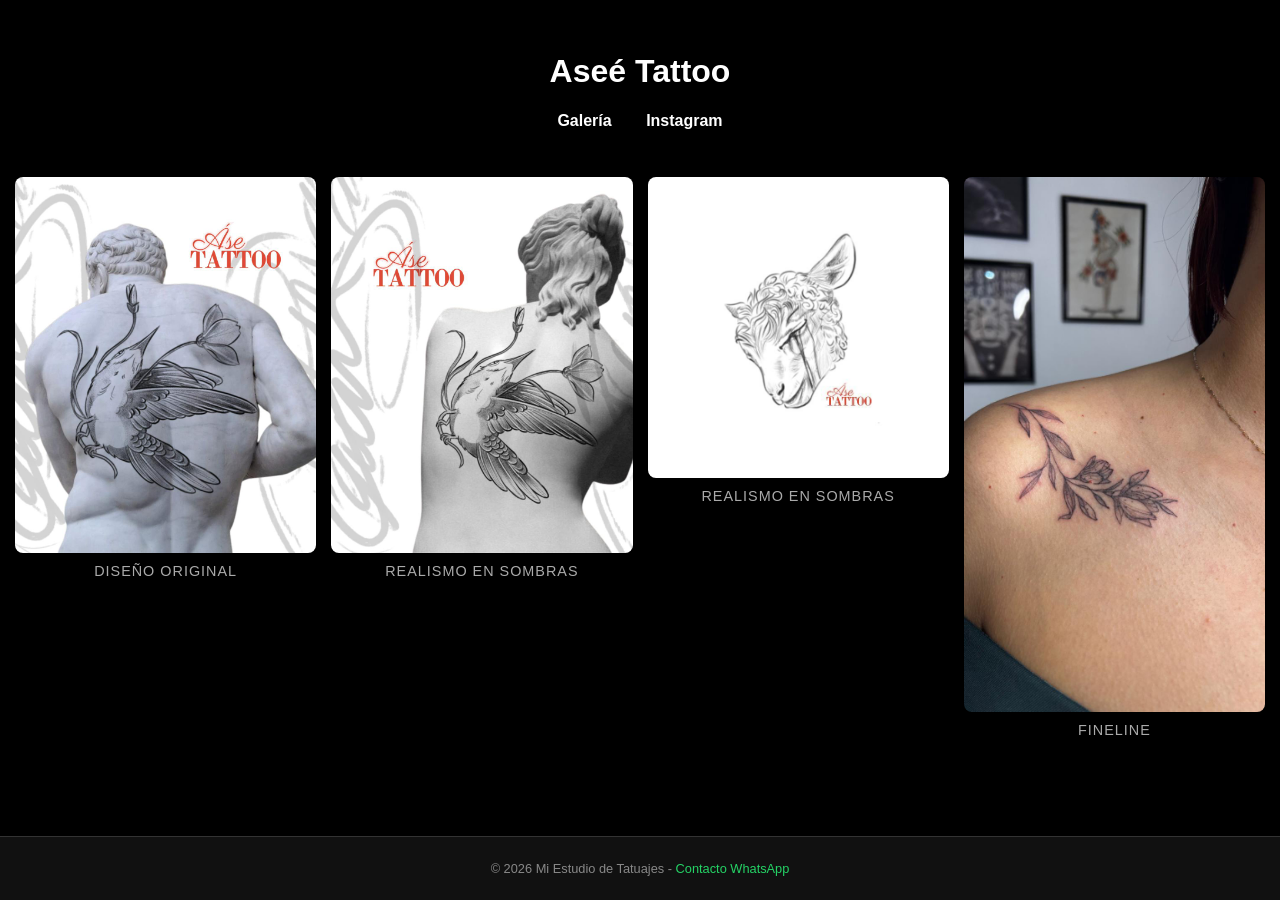
==== index.html @ c9c0cf80 "cambio de nombre" ====
<!DOCTYPE html>
<html lang="es">
<head>
    <meta charset="UTF-8">
    <meta name="viewport" content="width=device-width, initial-scale=1.0">
    <title>Aseé Tattoo | Portafolio</title>
    <link rel="stylesheet" href="style.css">
</head>
<body>
    <header>
        <h1>Aseé Tattoo</h1>
        <nav>
            <a href="#galeria">Galería</a>
            <a href="https://instagram.com/asee.tattoo" target="_blank">Instagram</a>
        </nav>
    </header>

    <main id="galeria-dinamica" class="grid-container">
    </main>



    <footer>
        <p>© 2026 Mi Estudio de Tatuajes - <a href="https://wa.me/5215660130952">Contacto WhatsApp</a></p>
    </footer>
</body>
</html>
<script src="script.js"></script>
---- style.css ----
/* Estilos Base - Fondo limpio para que resalte el arte [cite: 58] */
body {
    margin: 0;
    font-family: Arial, sans-serif;
    background-color: #000;
    color: #fff;
    
    /* Agregamos esto para el footer fijo */
    display: flex;
    flex-direction: column;
    min-height: 100vh; /* Hace que el cuerpo ocupe al menos toda la altura de la pantalla */
}
main {
    flex: 1; /* Esto hace que la galería "crezca" y empuje al footer al fondo */
}

/* Estiliza el footer para que se vea profesional */
footer {
    padding: 1.5rem;
    background-color: #111; /* Un gris muy oscuro para diferenciarlo */
    text-align: center;
    border-top: 1px solid #333;
}

footer p {
    margin: 0;
    font-size: 0.8rem;
    color: #888;
}

footer a {
    color: #25d366; /* Color verde WhatsApp */
    text-decoration: none;
}

header {
    padding: 2rem;
    text-align: center;
}

nav a {
    color: #fff;
    margin: 0 15px;
    text-decoration: none;
    font-weight: bold;
}

/* El Grid "Mágico" [cite: 61] */
.grid-container {
    display: grid;
    grid-template-columns: repeat(auto-fill, minmax(300px, 1fr));
    grid-gap: 15px;
    padding: 15px;
}

.grid-item img {
    width: 100%;
    height: auto;
    display: block;
    border-radius: 8px;
    transition: transform 0.3s ease; /* Efecto suave */
}

/* Efecto Hover para sensación profesional [cite: 62] */
.grid-item img:hover {
    transform: scale(1.03);
    filter: brightness(1.1);
}

.video-item {
    background: #111;
    border-radius: 8px;
    overflow: hidden;
}
.titulo-tatuaje {
    text-align: center;
    font-size: 0.9rem;
    margin-top: 10px;
    color: #aaa; /* Gris claro para que no distraiga del arte */
    text-transform: uppercase;
    letter-spacing: 1px;
}
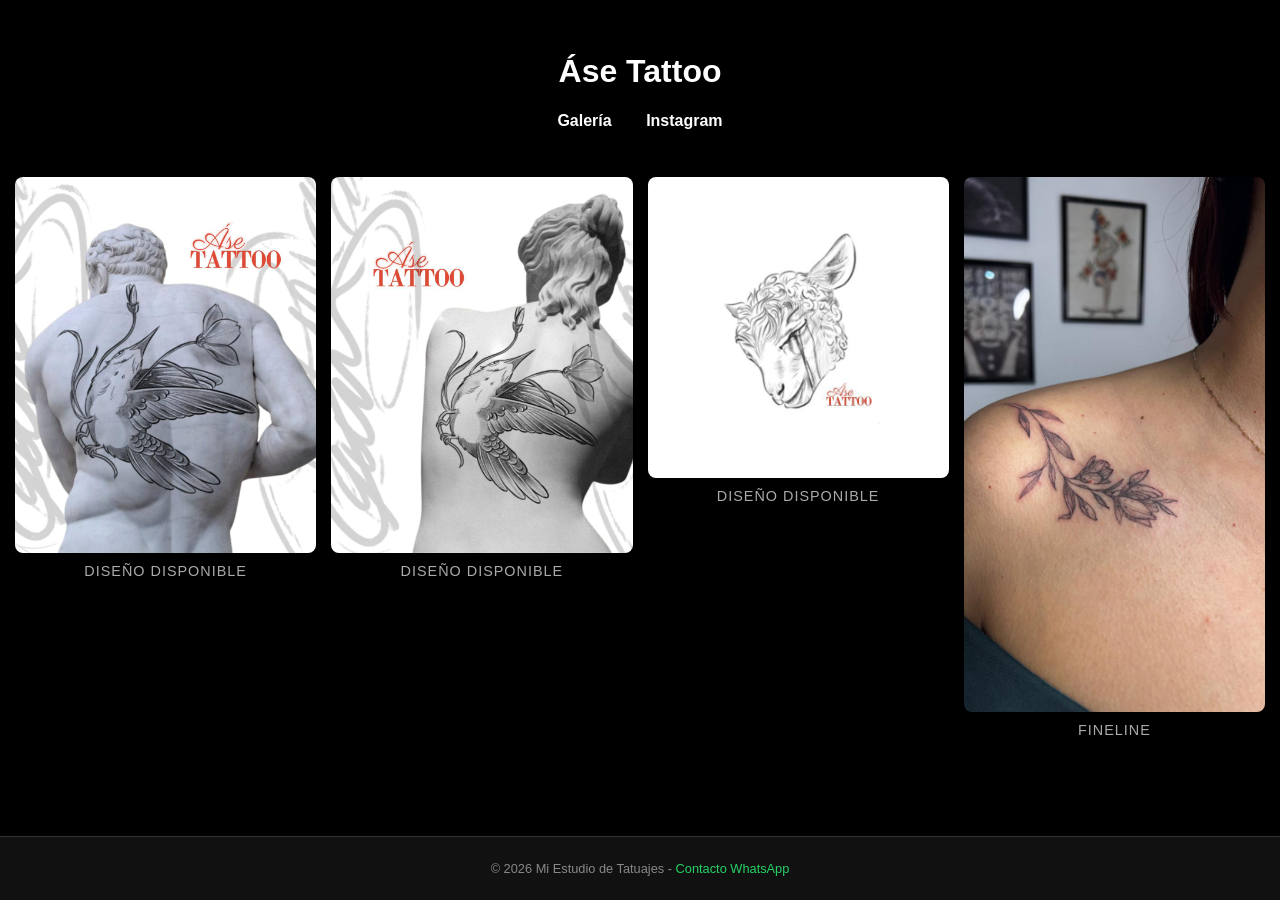
==== commit d68f5368: "prueba tiktok emmbebed" ====
--- a/index.html
+++ b/index.html
@@ -3,12 +3,18 @@
 <head>
     <meta charset="UTF-8">
     <meta name="viewport" content="width=device-width, initial-scale=1.0">
-    <title>Aseé Tattoo | Portafolio</title>
-    <link rel="stylesheet" href="style.css">
+    
+    <title>Áse Tattoo | Estudio de Tatuajes</title>
+    <meta name="description" content="Explora el portafolio de Áse Tattoo. Especialista en blackwork y fineline. Agenda tu cita hoy.">
+    
+    <meta property="og:title" content="Áse Tattoo | Galería de Trabajos">
+    <meta property="og:description" content="Calidad y arte en cada tatuaje. Mira mi galería.">
+    <meta property="og:image" content="resources/bird.jpeg"> <link rel="stylesheet" href="style.css">
+    <link rel="shortcut icon" href="resources/ase.jpeg" type="image/x-icon">
 </head>
 <body>
     <header>
-        <h1>Aseé Tattoo</h1>
+        <h1>Áse Tattoo</h1>
         <nav>
             <a href="#galeria">Galería</a>
             <a href="https://instagram.com/asee.tattoo" target="_blank">Instagram</a>
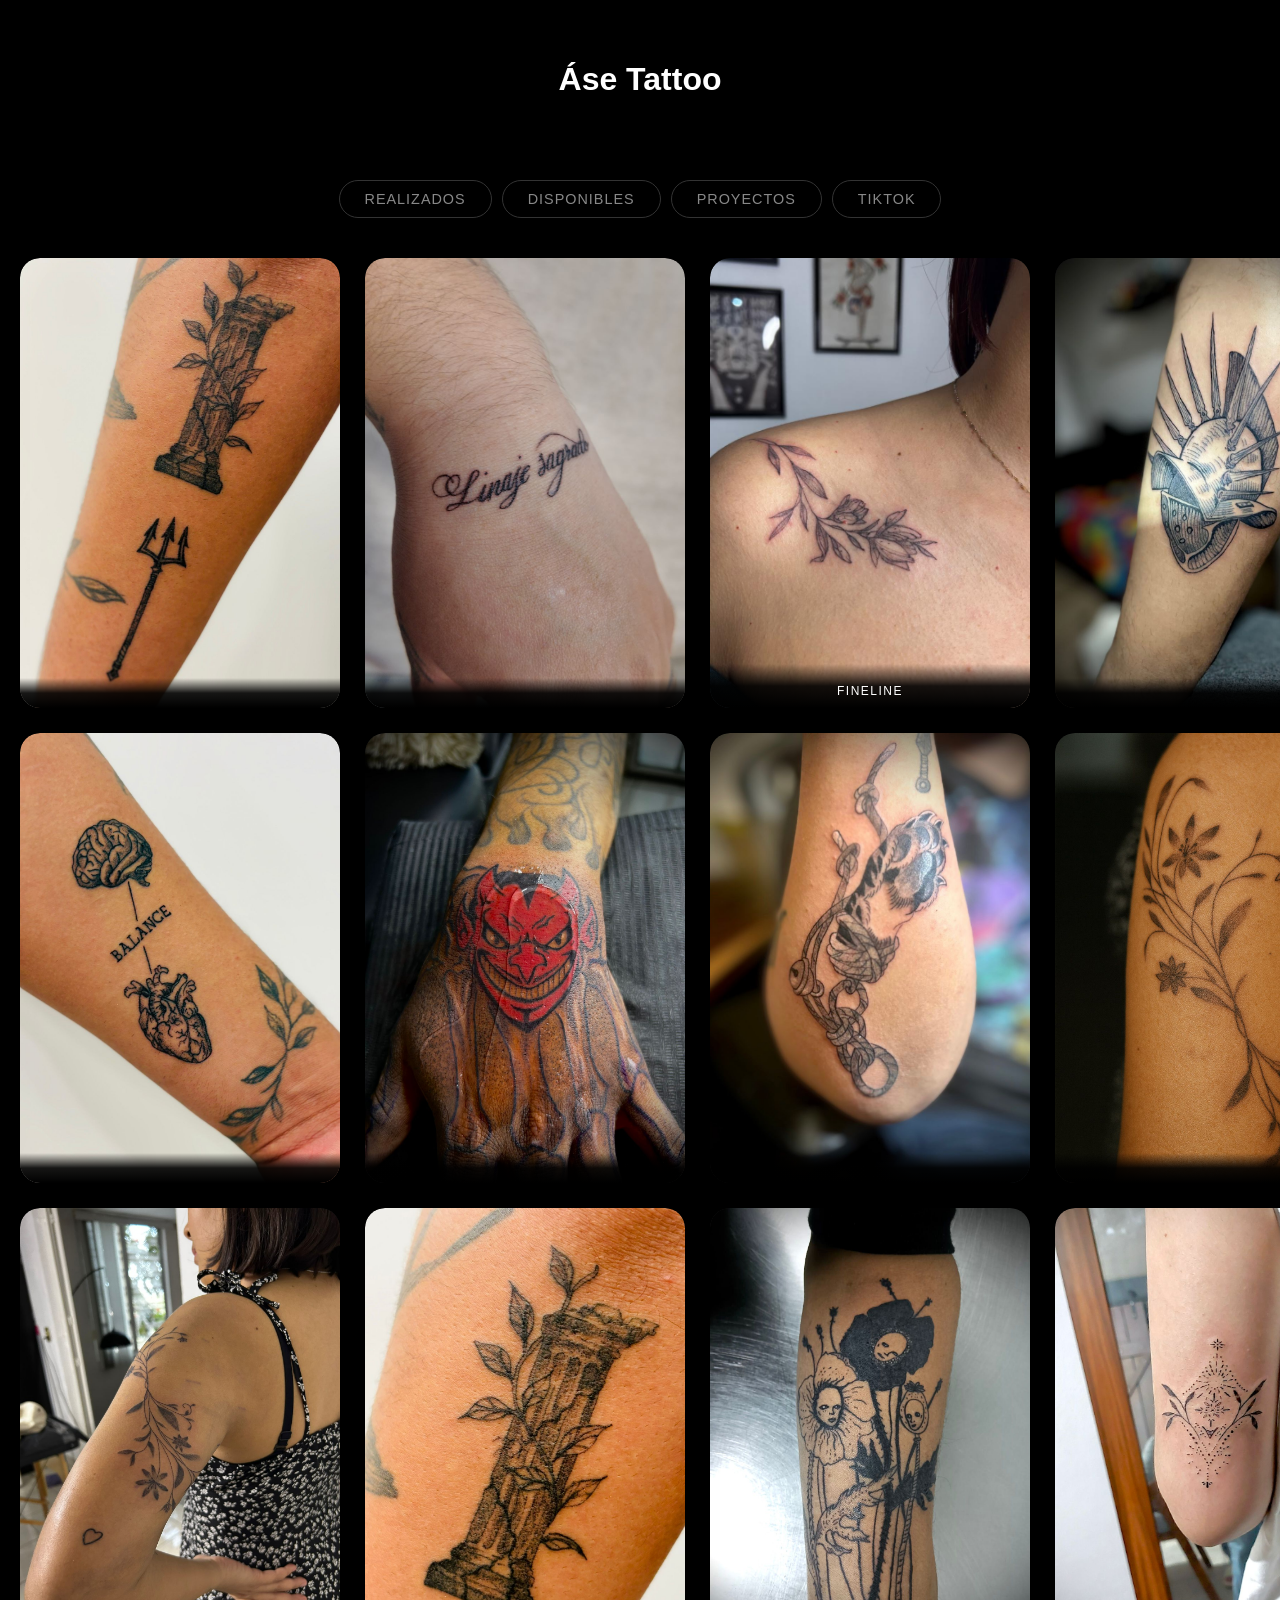
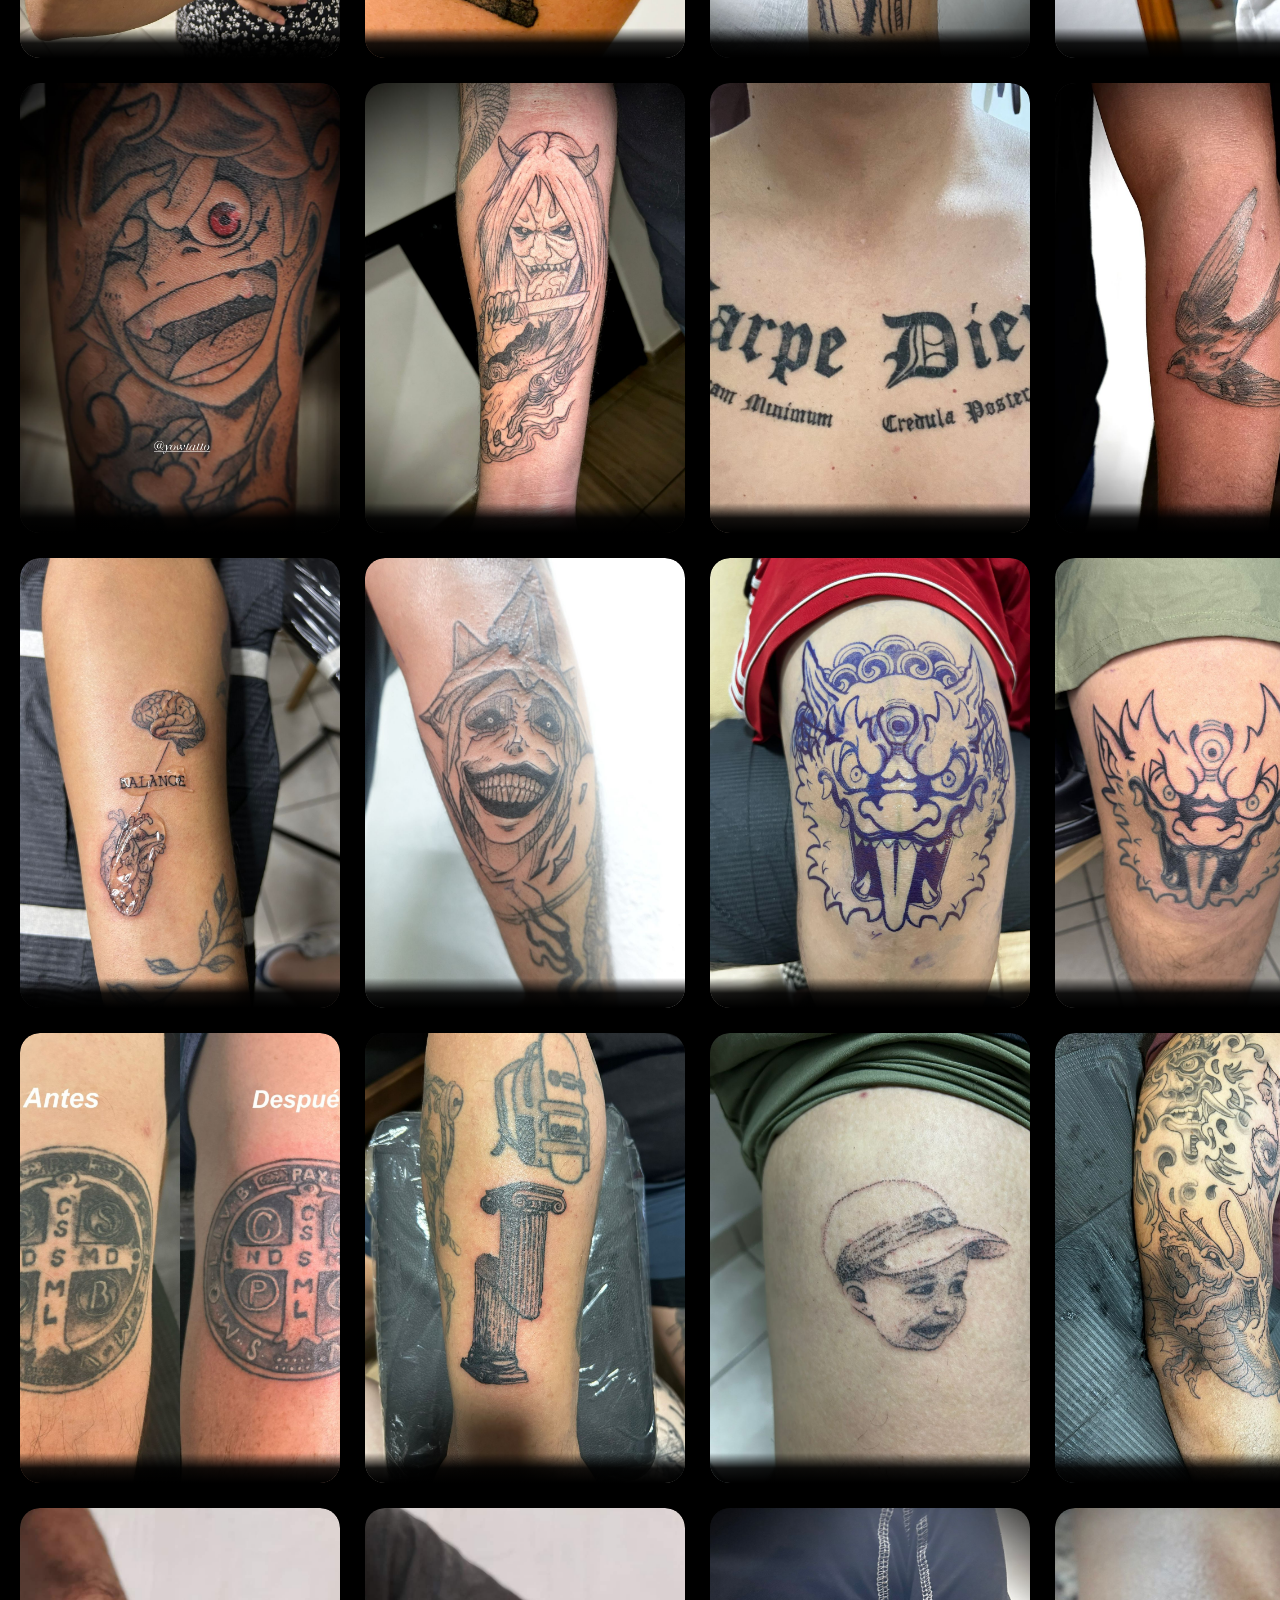
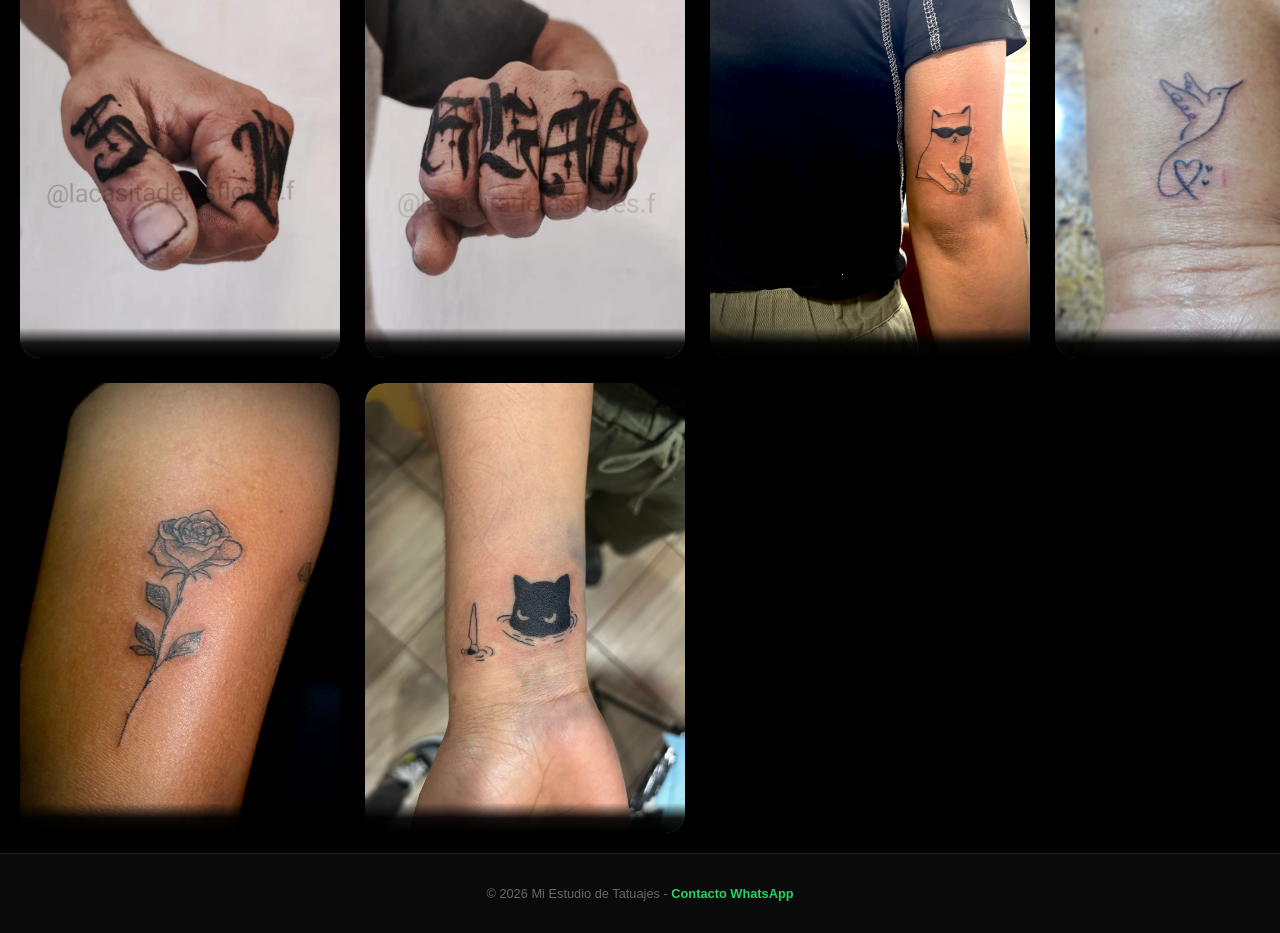
==== commit 25ddc8c0: "cambio a tabs" ====
--- a/index.html
+++ b/index.html
@@ -15,20 +15,34 @@
 <body>
     <header>
         <h1>Áse Tattoo</h1>
-        <nav>
-            <a href="#galeria">Galería</a>
+        <!-- <nav>
             <a href="https://instagram.com/asee.tattoo" target="_blank">Instagram</a>
-        </nav>
+        </nav> -->
     </header>
 
+    <div class="tabs-container">
+        <button class="tab-button active" onclick="cargarSeccion('realizados.json', this)">Realizados</button>
+        <button class="tab-button" onclick="cargarSeccion('disponibles.json', this)">Disponibles</button>
+        <button class="tab-button" onclick="cargarSeccion('arte.json', this)">Proyectos</button>
+        <button class="tab-button" onclick="cargarSeccion('tiktok.json', this)">tiktok</button>
+    </div>
+
     <main id="galeria-dinamica" class="grid-container">
-    </main>
-
-
+        </main>
 
     <footer>
         <p>© 2026 Mi Estudio de Tatuajes - <a href="https://wa.me/5215660130952">Contacto WhatsApp</a></p>
     </footer>
+
+    <script src="script.js"></script>
+    <div id="modal-galeria" class="modal" onclick="cerrarModal()">
+    <span class="close">&times;</span>
+    <div class="modal-content" onclick="event.stopPropagation()">
+        <div id="modal-body">
+            </div>
+        <p id="modal-titulo"></p>
+    </div>
+</div>
 </body>
 </html>
 <script src="script.js"></script>
--- a/style.css
+++ b/style.css
@@ -1,41 +1,30 @@
-/* Estilos Base - Fondo limpio para que resalte el arte [cite: 58] */
+/* --- 1. ESTILOS BASE Y ESTRUCTURA --- */
 body {
     margin: 0;
-    font-family: Arial, sans-serif;
+    font-family: 'Segoe UI', Tahoma, Geneva, Verdana, sans-serif;
     background-color: #000;
     color: #fff;
     
-    /* Agregamos esto para el footer fijo */
+    /* Sticky Footer: empuja el footer al final */
     display: flex;
     flex-direction: column;
-    min-height: 100vh; /* Hace que el cuerpo ocupe al menos toda la altura de la pantalla */
-}
+    min-height: 100vh;
+}
+
 main {
-    flex: 1; /* Esto hace que la galería "crezca" y empuje al footer al fondo */
-}
-
-/* Estiliza el footer para que se vea profesional */
-footer {
-    padding: 1.5rem;
-    background-color: #111; /* Un gris muy oscuro para diferenciarlo */
-    text-align: center;
-    border-top: 1px solid #333;
-}
-
-footer p {
-    margin: 0;
-    font-size: 0.8rem;
-    color: #888;
-}
-
-footer a {
-    color: #25d366; /* Color verde WhatsApp */
-    text-decoration: none;
-}
-
+    flex: 1; /* Ocupa el espacio disponible para que el footer baje */
+}
+
+/* --- 2. HEADER Y NAVEGACIÓN --- */
 header {
-    padding: 2rem;
-    text-align: center;
+    padding: 2.5rem 1rem;
+    text-align: center;
+}
+
+header img {
+    max-width: 250px; /* Ajusta según el tamaño de tu logo */
+    height: auto;
+    margin-bottom: 1rem;
 }
 
 nav a {
@@ -43,40 +32,183 @@
     margin: 0 15px;
     text-decoration: none;
     font-weight: bold;
-}
-
-/* El Grid "Mágico" [cite: 61] */
+    font-size: 0.9rem;
+    text-transform: uppercase;
+    letter-spacing: 1px;
+}
+
+/* --- 3. EL GRID MÁGICO (GALERÍA) --- */
 .grid-container {
     display: grid;
-    grid-template-columns: repeat(auto-fill, minmax(300px, 1fr));
-    grid-gap: 15px;
-    padding: 15px;
-}
-
+    grid-template-columns: repeat(auto-fill, minmax(320px, 1fr));
+    grid-gap: 25px;
+    padding: 20px;
+    max-width: 1400px;
+    margin: 0 auto;
+}
+
+/* Contenedor universal para Fotos y Videos */
+.grid-item {
+    position: relative;
+    background-color: #111;
+    border-radius: 20px;
+    overflow: hidden;
+    display: flex;
+    flex-direction: column;
+    height: 450px; /* ALTURA FIJA: Esto hace que todos los cuadros sean iguales */
+    transition: transform 0.3s ease;
+}
+
+/* Estilo para las Imágenes */
 .grid-item img {
     width: 100%;
-    height: auto;
+    height: 100%;
+    object-fit: cover;
     display: block;
-    border-radius: 8px;
-    transition: transform 0.3s ease; /* Efecto suave */
-}
-
-/* Efecto Hover para sensación profesional [cite: 62] */
-.grid-item img:hover {
+    border-radius: 20px;
+}
+
+/* --- 4. TRUCO DE RECORTE PARA TIKTOK --- */
+.tiktok-embed {
+    border: none !important;
+    box-shadow: none !important;
+    width: 100% !important;
+    margin: -20px 0 0 0 !important; /* Solo lo subimos un poco */
+}
+
+/* Título que funciona como "máscara" inferior */
+.titulo-tatuaje {
+    position: absolute; /* Se pega al fondo del cuadro */
+    bottom: 0;
+    left: 0;
+    right: 0;
+    text-align: center;
+    font-size: 0.75rem;
+    padding: 20px 5px 10px 5px; /* Más padding arriba para el degradado */
+    color: #fff;
+    text-transform: uppercase;
+    letter-spacing: 1.5px;
+    
+    /* Degradado negro para borrar cualquier rastro de TikTok */
+    background: linear-gradient(transparent, rgba(0,0,0,0.9) 50%, #000); 
+    margin: 0;
+    z-index: 10;
+}
+
+/* --- 5. INTERACCIÓN (HOVER) --- */
+.grid-item:hover {
     transform: scale(1.03);
+    box-shadow: 0 10px 20px rgba(0,0,0,0.5);
     filter: brightness(1.1);
 }
 
-.video-item {
-    background: #111;
-    border-radius: 8px;
-    overflow: hidden;
-}
-.titulo-tatuaje {
-    text-align: center;
+/* --- 6. FOOTER --- */
+footer {
+    padding: 2rem;
+    background-color: #0a0a0a;
+    text-align: center;
+    border-top: 1px solid #222;
+}
+
+footer p {
+    margin: 0;
+    font-size: 0.8rem;
+    color: #666;
+}
+
+footer a {
+    color: #25d366; /* Verde WhatsApp */
+    text-decoration: none;
+    font-weight: bold;
+}
+
+/* --- 7. RESPONSIVE (MÓVILES) --- */
+@media (max-width: 600px) {
+    .grid-container {
+        grid-template-columns: 1fr; /* Una sola columna en celulares */
+        padding: 10px;
+    }
+    
+    header img {
+        max-width: 180px;
+    }
+}
+
+/* Contenedor de pestañas */
+.tabs-container {
+    display: flex;
+    justify-content: center;
+    gap: 10px;
+    padding: 20px;
+    background-color: #000;
+}
+
+/* Estilo de los botones */
+.tab-button {
+    background: transparent;
+    border: 1px solid #333;
+    color: #888;
+    padding: 10px 25px;
+    cursor: pointer;
+    border-radius: 30px;
     font-size: 0.9rem;
-    margin-top: 10px;
-    color: #aaa; /* Gris claro para que no distraiga del arte */
     text-transform: uppercase;
     letter-spacing: 1px;
+    transition: all 0.3s ease;
+}
+
+/* Estado activo y hover */
+.tab-button:hover, .tab-button.active {
+    background-color: #fff;
+    color: #000;
+    border-color: #fff;
+}
+/* --- 8. MODAL STYLES --- */
+.modal {
+    display: none; /* Oculto por defecto */
+    position: fixed;
+    z-index: 1000;
+    left: 0;
+    top: 0;
+    width: 100%;
+    height: 100%;
+    background-color: rgba(0, 0, 0, 0.95);
+    backdrop-filter: blur(5px);
+    overflow: auto;
+}
+
+.modal-content {
+    margin: auto;
+    display: block;
+    width: 80%;
+    max-width: 600px; /* Tamaño ideal para videos verticales */
+    padding: 40px 0;
+    text-align: center;
+}
+
+#modal-body img, #modal-body blockquote {
+    width: 100% !important;
+    border-radius: 15px;
+}
+
+#modal-titulo {
+    color: #ccc;
+    font-size: 1.2rem;
+    margin-top: 20px;
+    letter-spacing: 1px;
+}
+
+.close {
+    position: absolute;
+    top: 20px;
+    right: 35px;
+    color: #f1f1f1;
+    font-size: 40px;
+    font-weight: bold;
+    cursor: pointer;
+}
+
+/* Para que la imagen en la grid parezca clickeable */
+.grid-item {
+    cursor: pointer;
 }
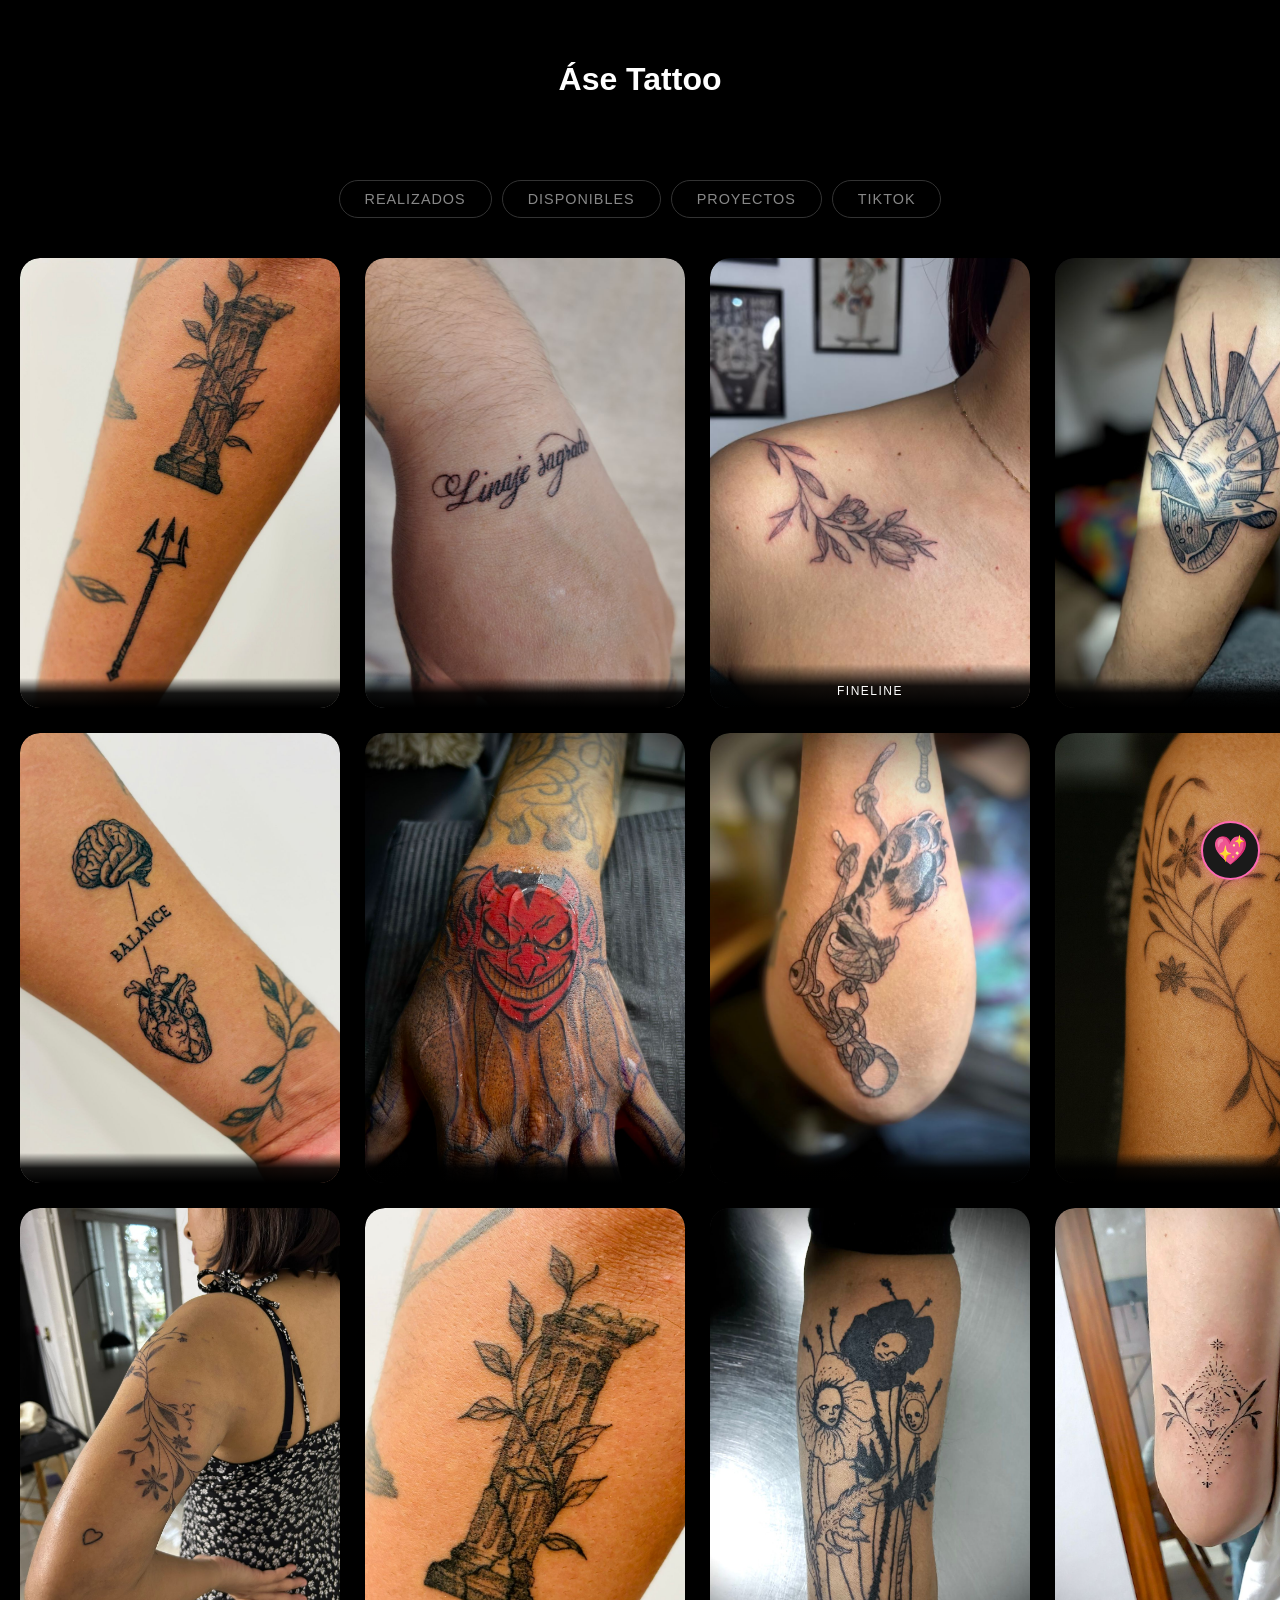
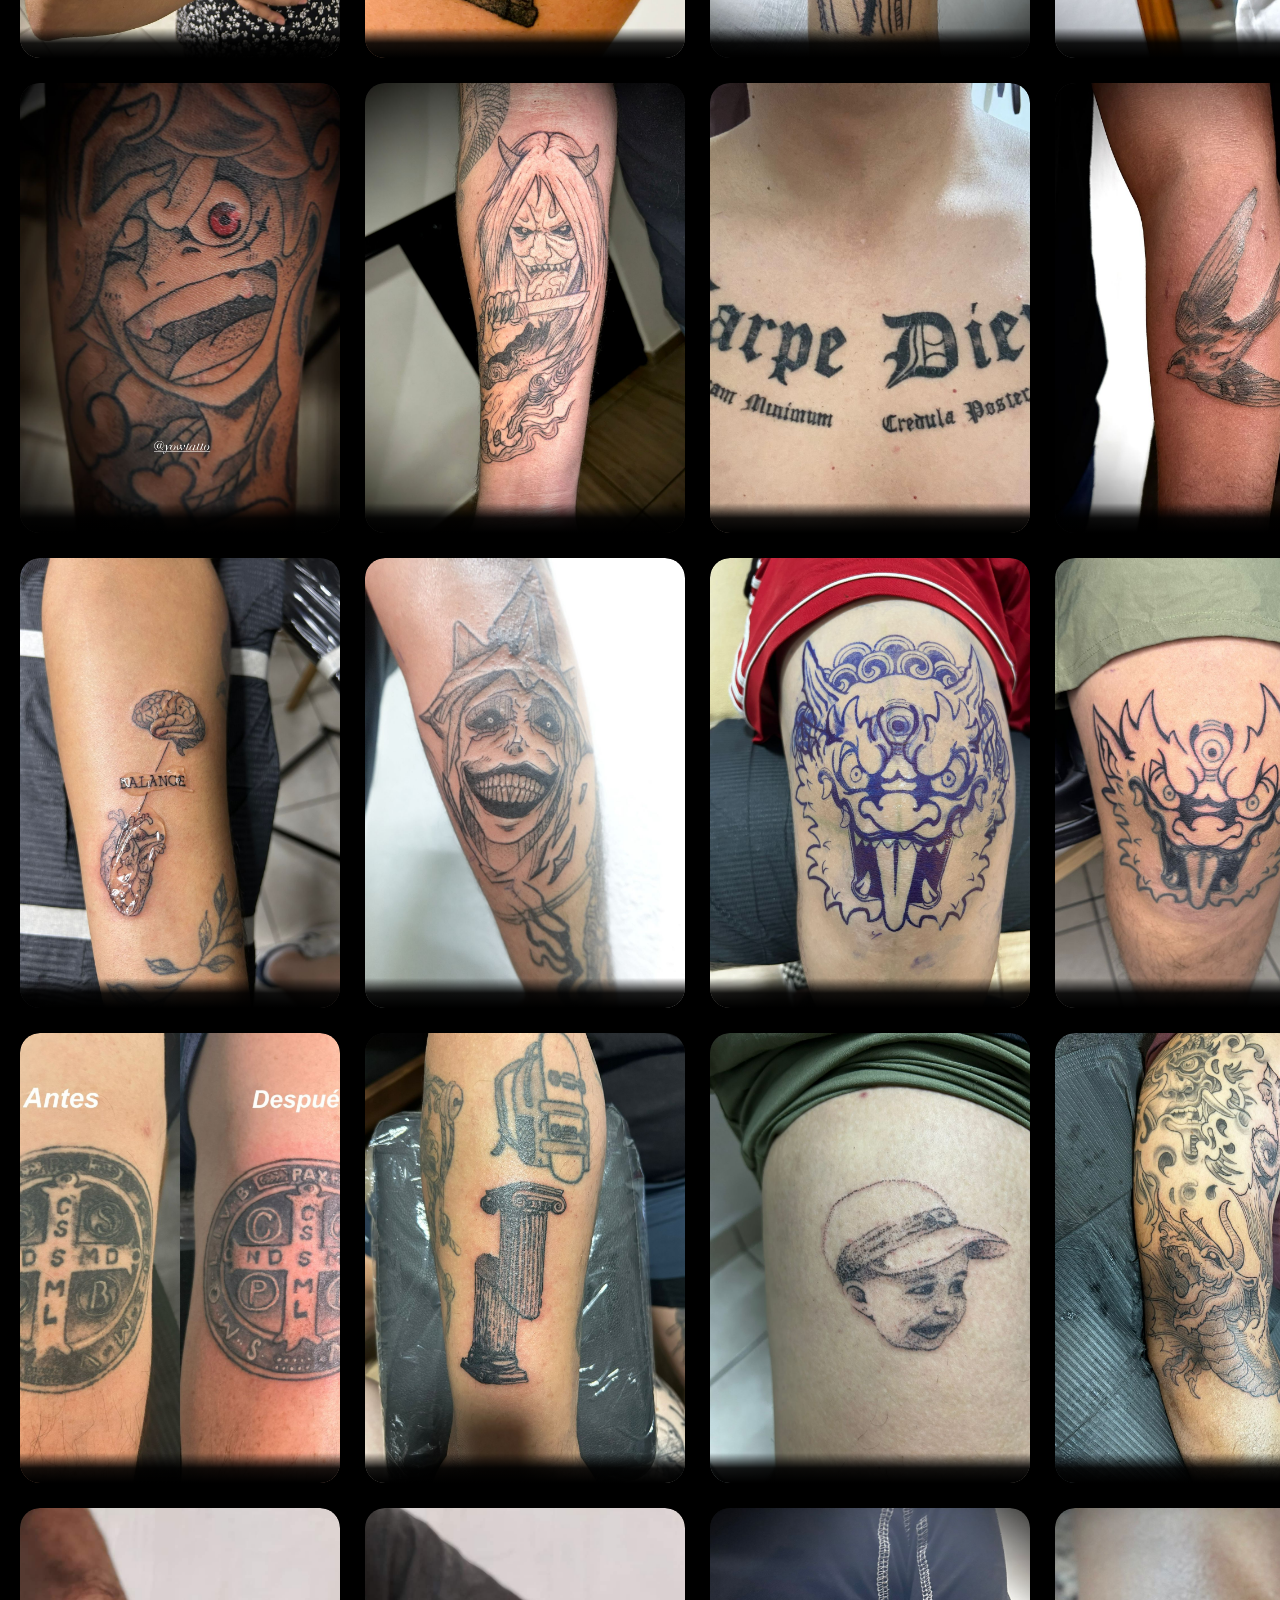
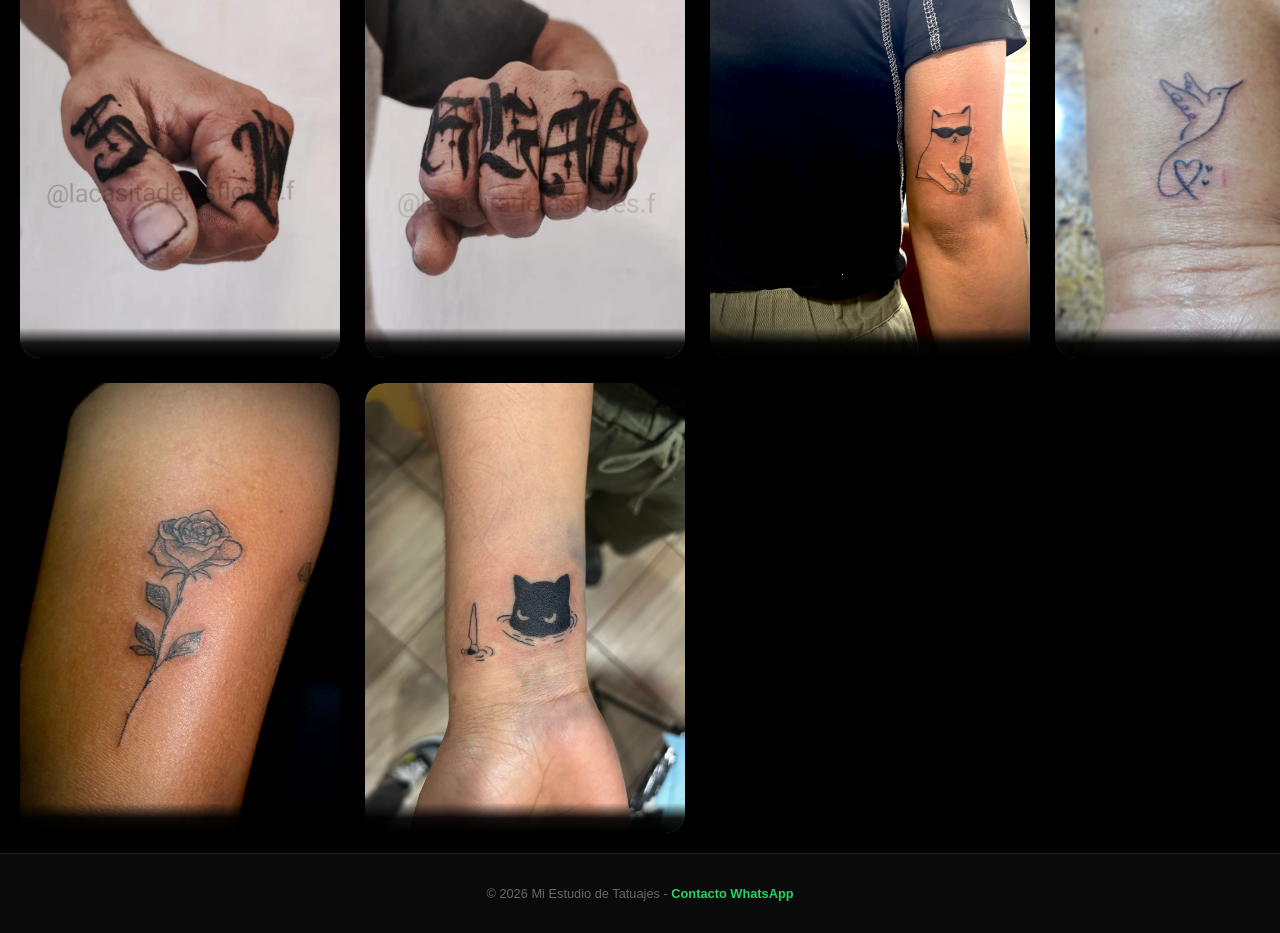
==== commit 02c7ada4: "cambios" ====
--- a/index.html
+++ b/index.html
@@ -1,17 +1,21 @@
 <!DOCTYPE html>
 <html lang="es">
+
 <head>
     <meta charset="UTF-8">
     <meta name="viewport" content="width=device-width, initial-scale=1.0">
-    
+
     <title>Áse Tattoo | Estudio de Tatuajes</title>
-    <meta name="description" content="Explora el portafolio de Áse Tattoo. Especialista en blackwork y fineline. Agenda tu cita hoy.">
-    
+    <meta name="description"
+        content="Explora el portafolio de Áse Tattoo. Especialista en blackwork y fineline. Agenda tu cita hoy.">
+
     <meta property="og:title" content="Áse Tattoo | Galería de Trabajos">
     <meta property="og:description" content="Calidad y arte en cada tatuaje. Mira mi galería.">
-    <meta property="og:image" content="resources/bird.jpeg"> <link rel="stylesheet" href="style.css">
+    <meta property="og:image" content="resources/bird.jpeg">
+    <link rel="stylesheet" href="style.css">
     <link rel="shortcut icon" href="resources/ase.jpeg" type="image/x-icon">
 </head>
+
 <body>
     <header>
         <h1>Áse Tattoo</h1>
@@ -28,7 +32,7 @@
     </div>
 
     <main id="galeria-dinamica" class="grid-container">
-        </main>
+    </main>
 
     <footer>
         <p>© 2026 Mi Estudio de Tatuajes - <a href="https://wa.me/5215660130952">Contacto WhatsApp</a></p>
@@ -36,13 +40,25 @@
 
     <script src="script.js"></script>
     <div id="modal-galeria" class="modal" onclick="cerrarModal()">
-    <span class="close">&times;</span>
-    <div class="modal-content" onclick="event.stopPropagation()">
-        <div id="modal-body">
+        <span class="close">&times;</span>
+        <div class="modal-content" onclick="event.stopPropagation()">
+            <div id="modal-body">
             </div>
-        <p id="modal-titulo"></p>
+            <p id="modal-titulo"></p>
+        </div>
+    </div>
+
+    <div class="fab-container">
+    <div class="fab-options">
+        <a href="https://wa.me/5215660130952" target="_blank" class="fab-option">WA</a>
+        <a href="https://instagram.com/asee.tattoo" target="_blank" class="fab-option">IG</a>
+        <a href="https://tiktok.com/@yoyogtrrz" target="_blank" class="fab-option">TK</a>
+        </div>
+    <div class="fab-main" onclick="toggleFab()">
+        <span id="fab-icon">💖</span>
     </div>
 </div>
 </body>
+
 </html>
 <script src="script.js"></script>
--- a/style.css
+++ b/style.css
@@ -211,4 +211,81 @@
 /* Para que la imagen en la grid parezca clickeable */
 .grid-item {
     cursor: pointer;
+}
+/* --- 9. MENÚ FLOTANTE (HACIA ARRIBA) --- */
+.fab-container {
+    position: fixed;
+    bottom: 20px;
+    right: 20px;
+    display: flex;
+    flex-direction: column; /* Apila hacia arriba */
+    align-items: center;
+    gap: 12px;
+    z-index: 2000;
+}
+
+.fab-options {
+    display: flex;
+    flex-direction: column;
+    gap: 10px;
+    margin-bottom: 5px;
+    
+    /* Efecto de salida desde abajo hacia arriba */
+    transform: translateY(20px) scale(0);
+    transform-origin: bottom; 
+    opacity: 0;
+    transition: all 0.3s cubic-bezier(0.68, -0.55, 0.265, 1.55);
+    pointer-events: none;
+}
+
+.fab-container.active .fab-options {
+    transform: translateY(0) scale(1);
+    opacity: 1;
+    pointer-events: auto;
+}
+
+.fab-main {
+    width: 55px;
+    height: 55px;
+    background-color: #1a1a1a; /* Fondo oscuro para que resalte el rosa */
+    color: #ff69b4;           /* Rosa HotPink para el corazón */
+    border-radius: 50%;
+    display: flex;
+    justify-content: center;
+    align-items: center;
+    box-shadow: 0 4px 15px rgba(255, 105, 180, 0.3); /* Sombra rosa suave */
+    cursor: pointer;
+    font-size: 28px; /* Tamaño del corazón */
+    transition: all 0.4s ease;
+    z-index: 2001;
+    border: 2px solid #ff69b4; /* Borde rosa opcional para más estilo */
+}
+
+.fab-option {
+    width: 45px;
+    height: 45px;
+    background-color: #1a1a1a;
+    color: #fff;
+    border-radius: 50%;
+    display: flex;
+    justify-content: center;
+    align-items: center;
+    text-decoration: none;
+    font-size: 12px;
+    font-weight: bold;
+    border: 1px solid #333;
+    transition: transform 0.2s ease;
+}
+
+.fab-option:hover {
+    background-color: #333;
+    transform: scale(1.1);
+}
+
+
+.fab-container.active .fab-main {
+    transform: rotate(0deg) scale(1.1); /* Ya no rotamos, solo crece un poco */
+    background-color: #ff69b4;        /* El fondo se vuelve rosa */
+    color: #fff;                      /* El corazón se vuelve blanco */
+    box-shadow: 0 4px 20px rgba(255, 105, 180, 0.6); /* Sombra más fuerte */
 }
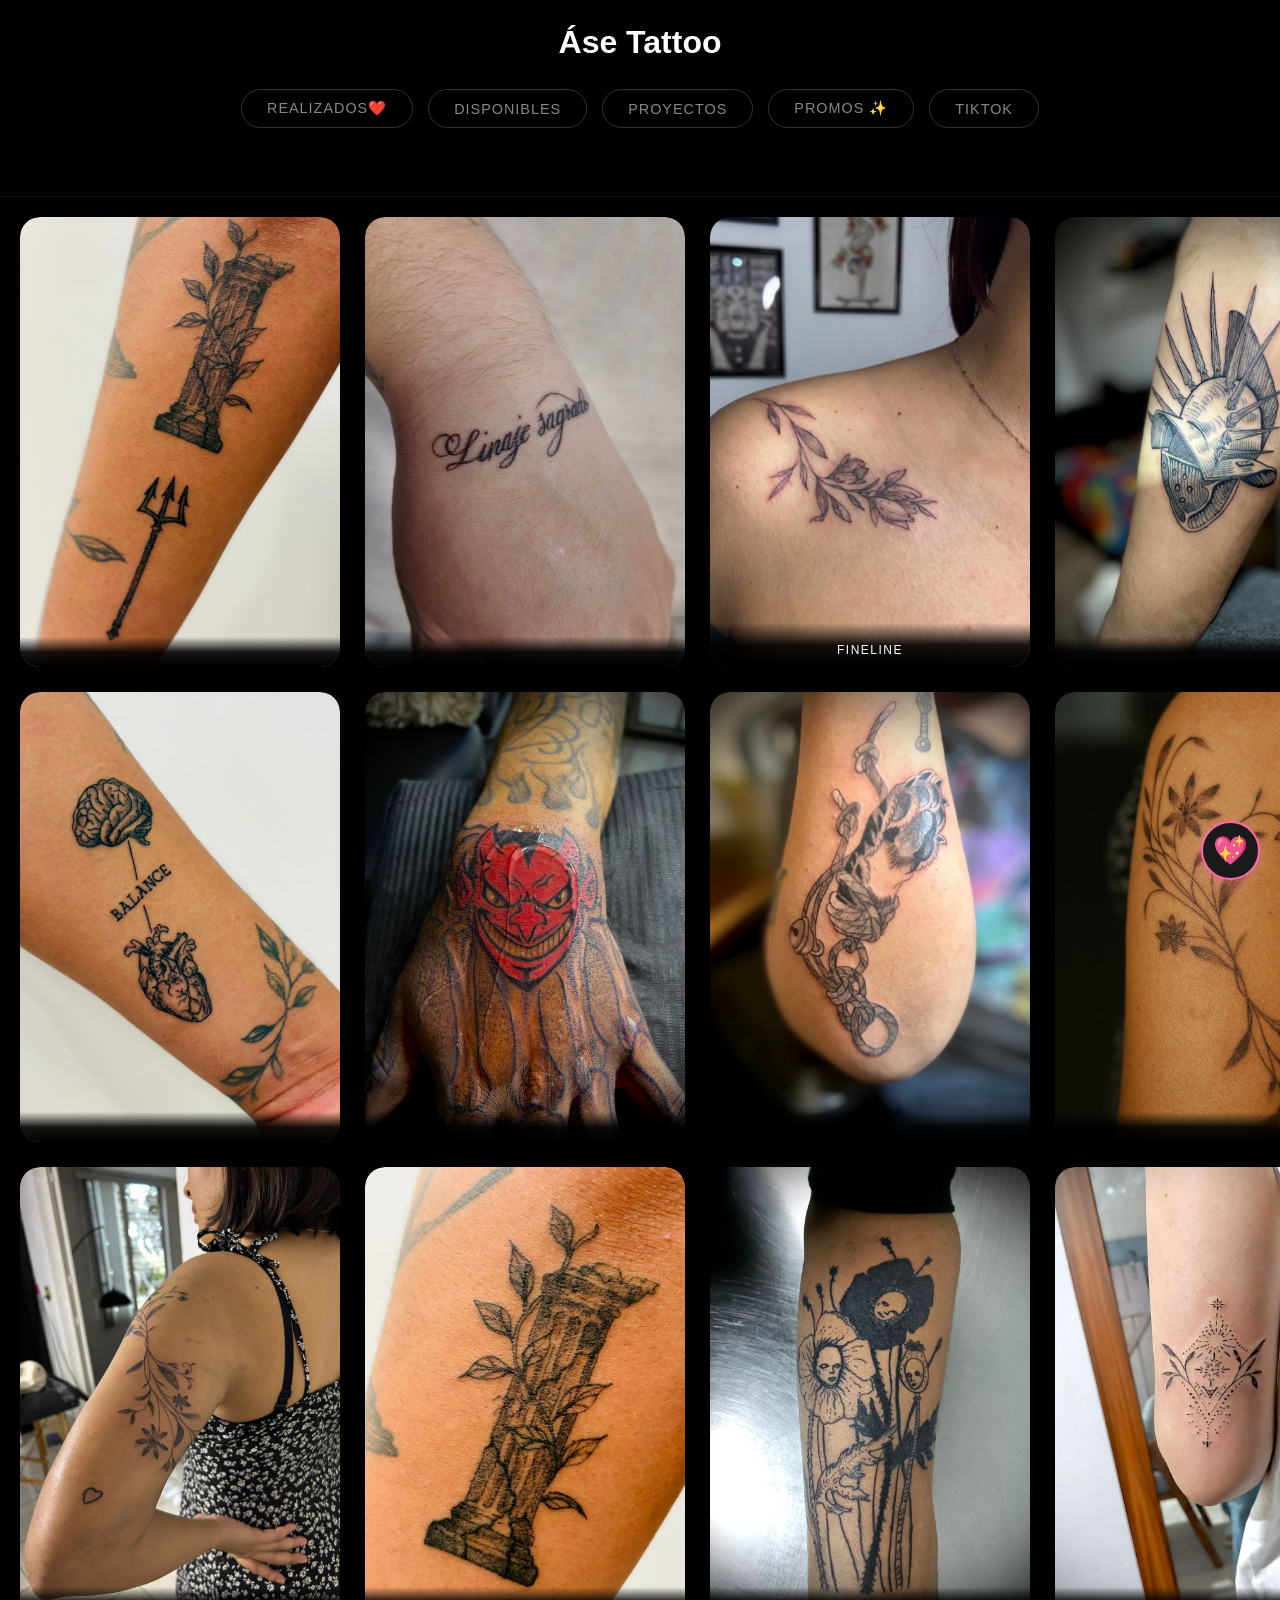
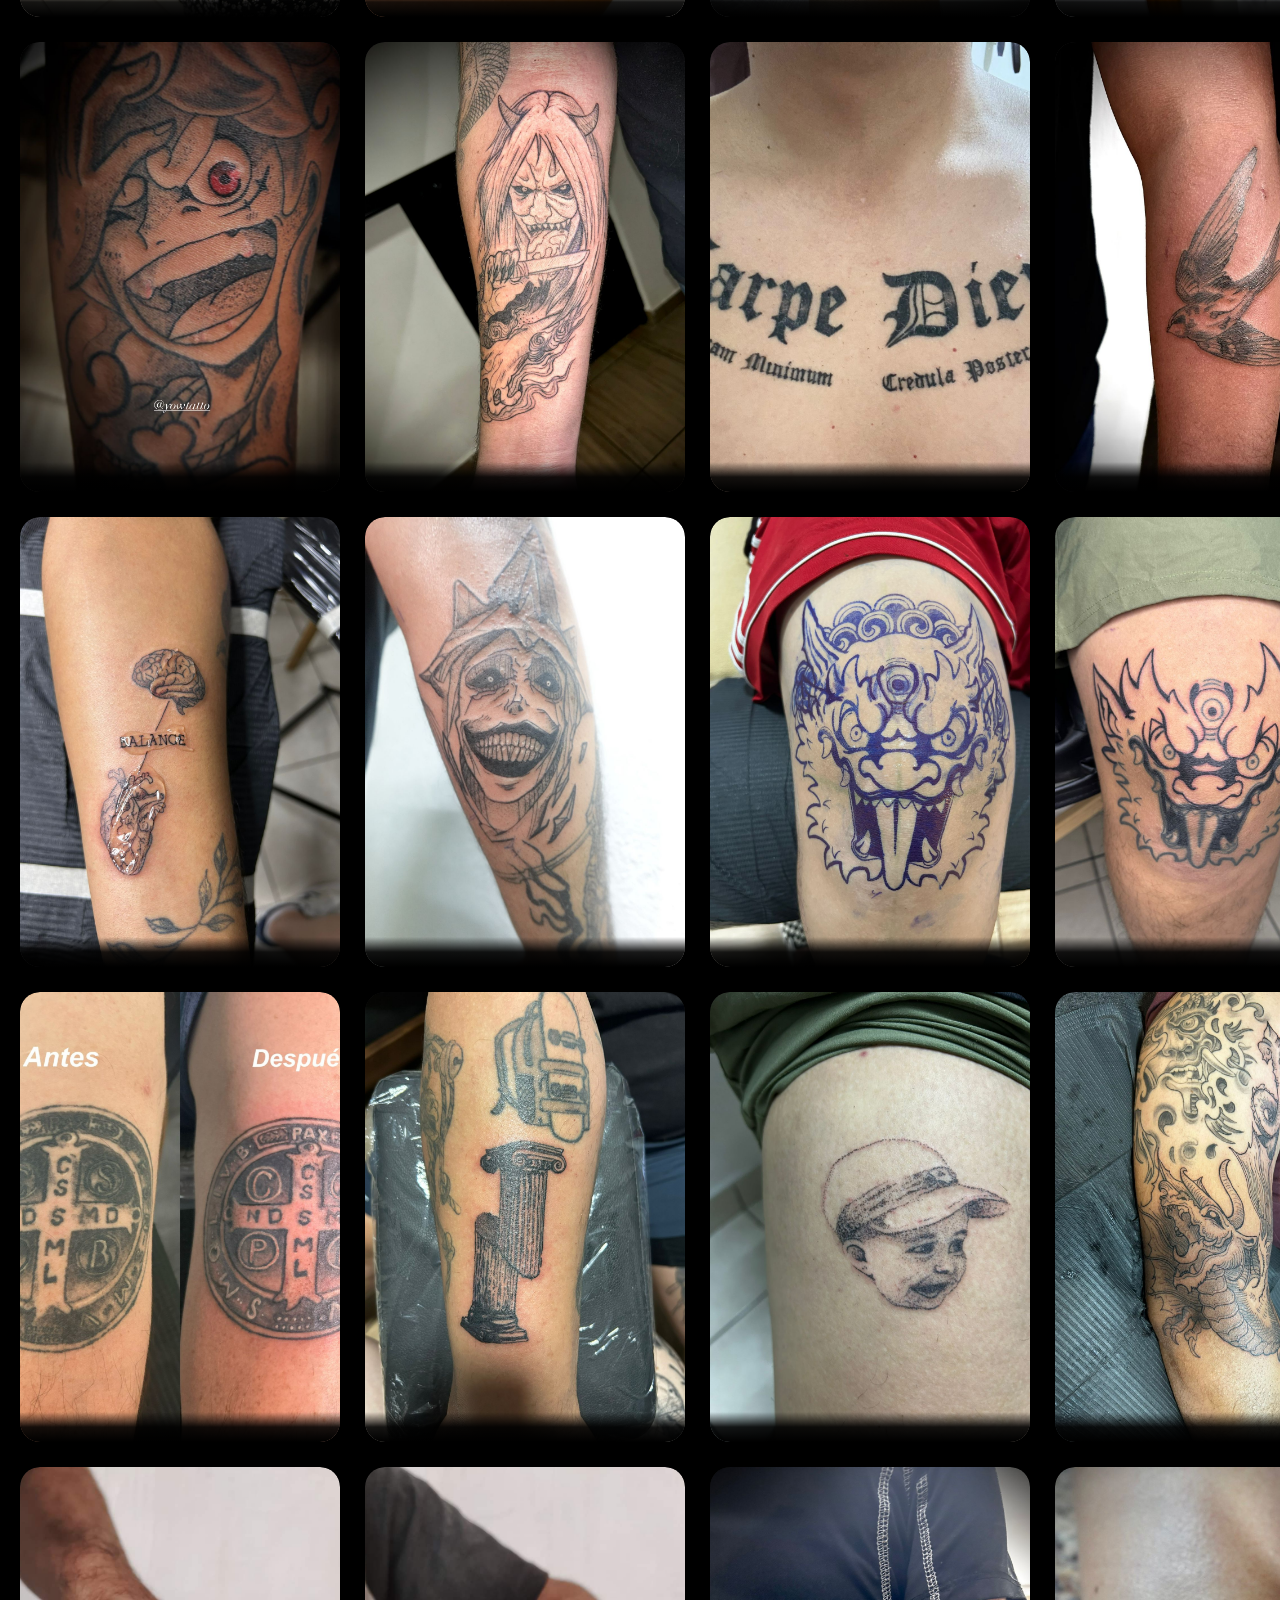
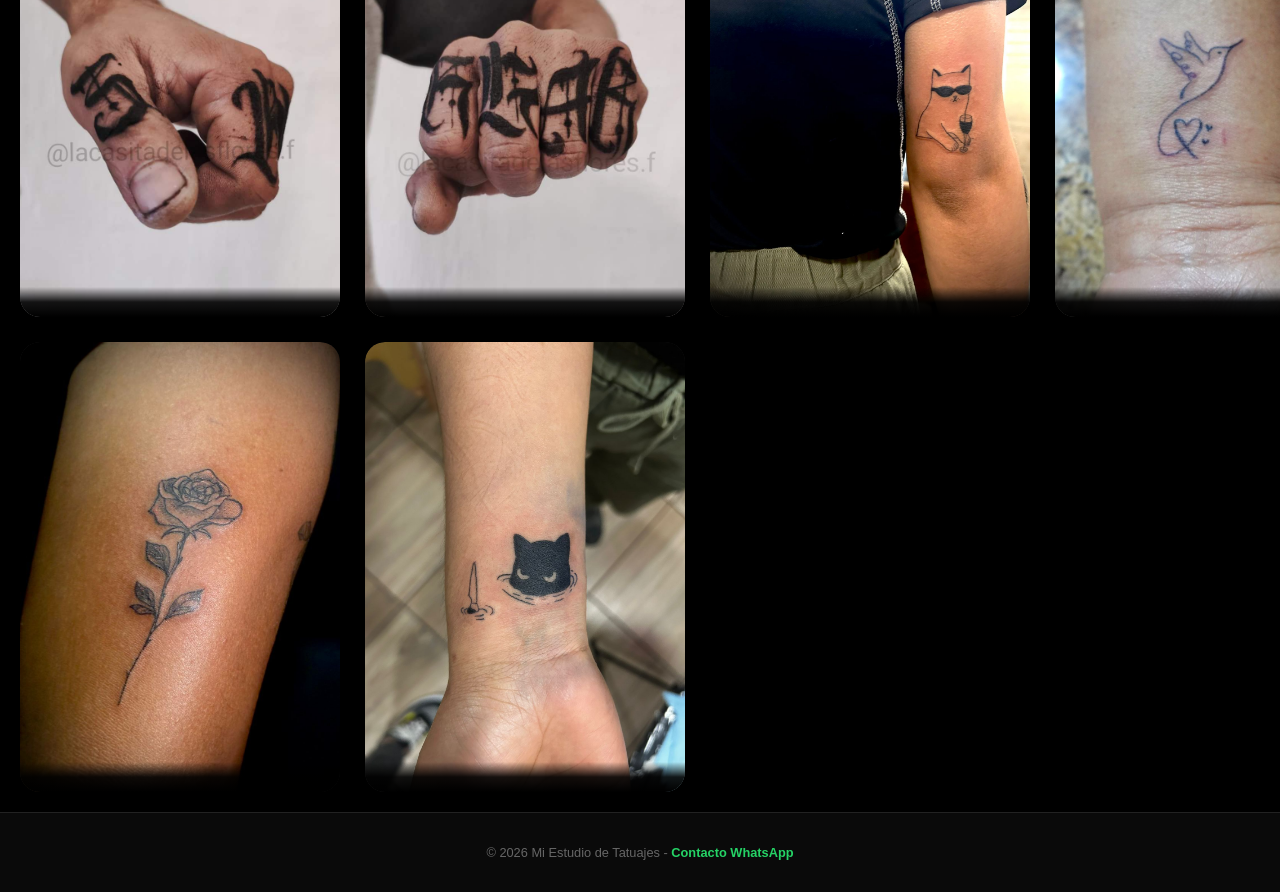
==== commit 28e87369: "tabs / burgir" ====
--- a/index.html
+++ b/index.html
@@ -17,18 +17,31 @@
 </head>
 
 <body>
-    <header>
-        <h1>Áse Tattoo</h1>
-        <!-- <nav>
+    <div class="header-fijo">
+        <header>
+            <h1>Áse Tattoo</h1>
+            <!-- <nav>
             <a href="https://instagram.com/asee.tattoo" target="_blank">Instagram</a>
         </nav> -->
-    </header>
+        </header>
 
-    <div class="tabs-container">
-        <button class="tab-button active" onclick="cargarSeccion('realizados.json', this)">Realizados</button>
-        <button class="tab-button" onclick="cargarSeccion('disponibles.json', this)">Disponibles</button>
-        <button class="tab-button" onclick="cargarSeccion('arte.json', this)">Proyectos</button>
-        <button class="tab-button" onclick="cargarSeccion('tiktok.json', this)">tiktok</button>
+        <nav class="nav-container">
+            <button class="menu-toggle" onclick="toggleMenu()" aria-label="Abrir menú">
+                <span></span>
+                <span></span>
+                <span></span>
+            </button>
+
+
+            <div class="tabs-container" id="tabsMenu">
+                <button class="tab-button active" onclick="seleccionarTab('realizados.json', this)">Realizados❤️</button>
+                <button class="tab-button" onclick="seleccionarTab('disponibles.json', this)">Disponibles</button>
+                <button class="tab-button" onclick="seleccionarTab('arte.json', this)">Proyectos</button>
+                <button class="tab-button" onclick="seleccionarTab('promos.json', this)">Promos ✨</button>
+                <button class="tab-button" onclick="seleccionarTab('tiktok.json', this)"> TikTok </button>
+            </div>
+
+        </nav>
     </div>
 
     <main id="galeria-dinamica" class="grid-container">
@@ -49,15 +62,15 @@
     </div>
 
     <div class="fab-container">
-    <div class="fab-options">
-        <a href="https://wa.me/5215660130952" target="_blank" class="fab-option">WA</a>
-        <a href="https://instagram.com/asee.tattoo" target="_blank" class="fab-option">IG</a>
-        <a href="https://tiktok.com/@yoyogtrrz" target="_blank" class="fab-option">TK</a>
+        <div class="fab-options">
+            <a href="https://wa.me/525660130952" target="_blank" class="fab-option">WA</a>
+            <a href="https://instagram.com/asee.tattoo" target="_blank" class="fab-option">IG</a>
+            <a href="https://tiktok.com/@yoyogtrrz" target="_blank" class="fab-option">TK</a>
         </div>
-    <div class="fab-main" onclick="toggleFab()">
-        <span id="fab-icon">💖</span>
+        <div class="fab-main" onclick="toggleFab()">
+            <span id="fab-icon">💖</span>
+        </div>
     </div>
-</div>
 </body>
 
 </html>
--- a/style.css
+++ b/style.css
@@ -16,11 +16,24 @@
 }
 
 /* --- 2. HEADER Y NAVEGACIÓN --- */
+.header-fijo {
+    position: sticky;
+    top: 0;
+    left: 0;
+    width: 100%;
+    background-color: rgba(0, 0, 0, 0.9); /* Fondo negro con un toque de transparencia muy elegante */
+    backdrop-filter: blur(10px);          /* Efecto vidrio esmerilado para que lo de atrás se difumine */
+    z-index: 1500;                        /* Mayor que el grid para que las fotos pasen por debajo */
+    border-bottom: 1px solid #111;        /* Línea sutil para separar la cabecera del contenido */
+}
+
 header {
-    padding: 2.5rem 1rem;
+    padding: 1.5rem 1rem 0.5rem 1rem;
     text-align: center;
 }
-
+header h1 {
+    margin: 0;
+}
 header img {
     max-width: 250px; /* Ajusta según el tamaño de tu logo */
     height: auto;
@@ -288,4 +301,104 @@
     background-color: #ff69b4;        /* El fondo se vuelve rosa */
     color: #fff;                      /* El corazón se vuelve blanco */
     box-shadow: 0 4px 20px rgba(255, 105, 180, 0.6); /* Sombra más fuerte */
+}
+
+
+
+/* --- NAVEGACIÓN Y TABS ADAPTABLES --- */
+.nav-container {
+    position: relative;
+    width: 100%;
+    display: flex;
+    justify-content: center;
+    padding-bottom: 1rem; /* Margen inferior dentro de la barra fija */
+}
+
+/* Estilos originales para Computadoras */
+.tabs-container {
+    display: flex;
+    justify-content: center;
+    gap: 15px;
+    margin-bottom: 2rem;
+}
+
+/* Ocultar el botón de hamburguesa en computadoras por defecto */
+.menu-toggle {
+    display: none;
+    flex-direction: column;
+    justify-content: space-between;
+    width: 30px;
+    height: 21px;
+    background: transparent;
+    border: none;
+    cursor: pointer;
+    padding: 0;
+    margin: 1rem 0;
+}
+
+.menu-toggle span {
+    width: 100%;
+    height: 3px;
+    background-color: #fff;
+    border-radius: 2px;
+    transition: all 0.3s ease;
+}
+
+/* Animación de la hamburguesa transformándose en X */
+.menu-toggle.active span:nth-child(1) {
+    transform: translateY(9px) rotate(45deg);
+}
+.menu-toggle.active span:nth-child(2) {
+    opacity: 0;
+}
+.menu-toggle.active span:nth-child(3) {
+    transform: translateY(-9px) rotate(-45deg);
+}
+
+
+/* --- DISEÑO PARA CELULARES (Menos de 768px) --- */
+@media (max-width: 768px) {
+    .nav-container {
+        justify-content: flex-end;
+        padding-right: 20px;
+    }
+
+    .menu-toggle {
+        display: flex; /* Mostramos la hamburguesa */
+    }
+
+    /* Convertimos el contenedor de pestañas en un menú flotante vertical */
+    .tabs-container {
+        display: flex;
+        flex-direction: column;
+        position: absolute;
+        top: 45px;
+        right: 20px;
+        background-color: #111;
+        border: 1px solid #333;
+        border-radius: 8px;
+        padding: 15px;
+        gap: 10px;
+        width: 180px;
+        
+        /* Animación de oculto a visible */
+        opacity: 0;
+        transform: translateY(-10px);
+        pointer-events: none;
+        transition: all 0.3s ease;
+    }
+
+    /* Cuando el menú está abierto */
+    .tabs-container.mobile-open {
+        opacity: 1;
+        transform: translateY(0);
+        pointer-events: auto;
+    }
+
+    /* Ajuste de los botones dentro del menú móvil */
+    .tab-button {
+        width: 100%;
+        text-align: center;
+        padding: 10px;
+    }
 }
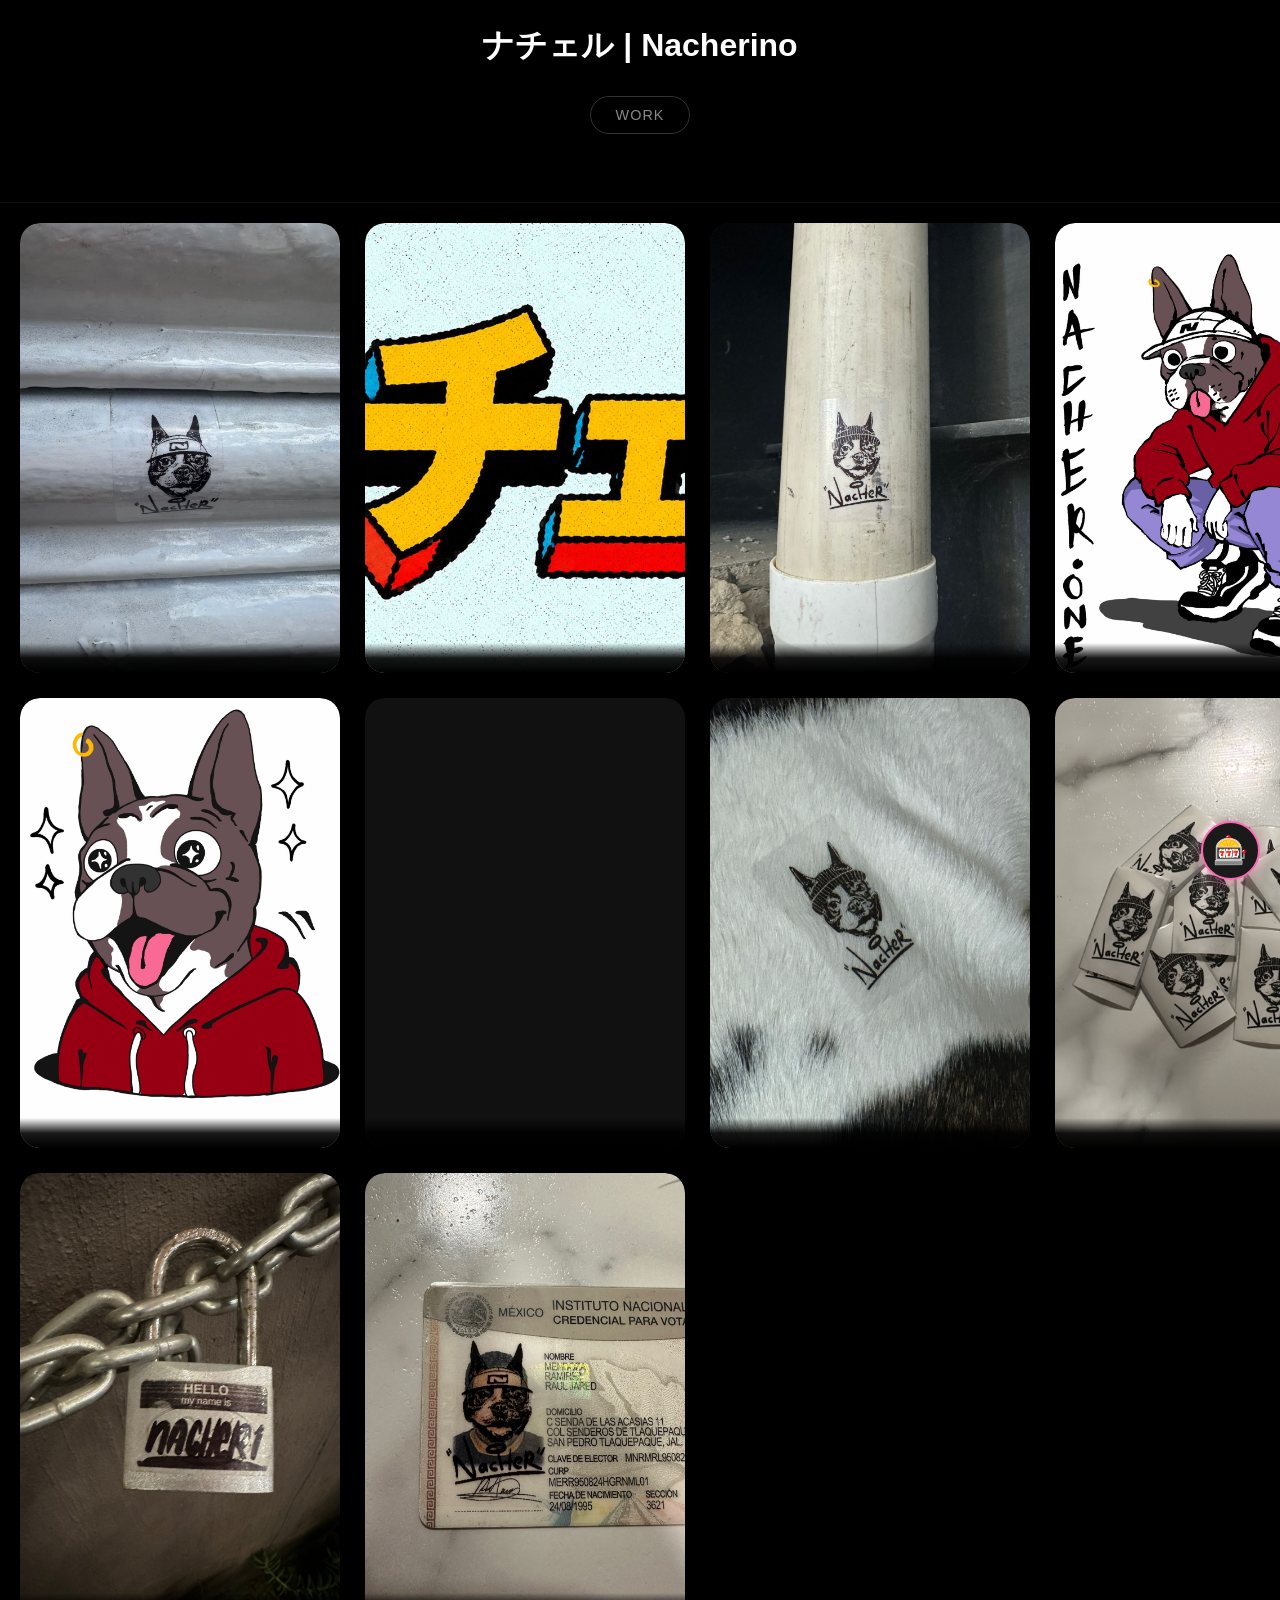
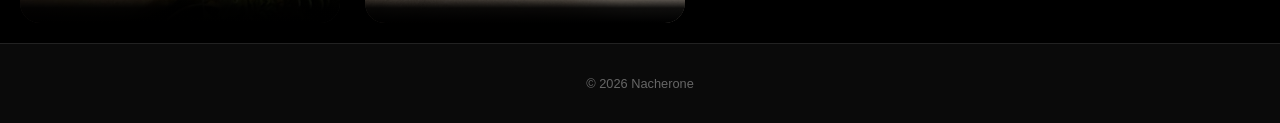
==== commit b91a02ce: "inicio" ====
--- a/index.html
+++ b/index.html
@@ -7,11 +7,11 @@
 
     <title>Áse Tattoo | Estudio de Tatuajes</title>
     <meta name="description"
-        content="Explora el portafolio de Áse Tattoo. Especialista en blackwork y fineline. Agenda tu cita hoy.">
+        content="Nacherino mejor conocido como Nacher one en el under , es un graffitero emergente , amante de las perritas , pero solo las francesas.">
 
-    <meta property="og:title" content="Áse Tattoo | Galería de Trabajos">
-    <meta property="og:description" content="Calidad y arte en cada tatuaje. Mira mi galería.">
-    <meta property="og:image" content="resources/bird.jpeg">
+    <meta property="og:title" content="Nacher one | Galería de Trabajos">
+    <meta property="og:description" content="coleccion de stickers, bombas , paste up y mas.">
+    <meta property="og:image" content="resources/1.jpeg">
     <link rel="stylesheet" href="style.css">
     <link rel="shortcut icon" href="resources/ase.jpeg" type="image/x-icon">
 </head>
@@ -19,7 +19,7 @@
 <body>
     <div class="header-fijo">
         <header>
-            <h1>Áse Tattoo</h1>
+            <h1>ナチェル | Nacherino</h1>
             <!-- <nav>
             <a href="https://instagram.com/asee.tattoo" target="_blank">Instagram</a>
         </nav> -->
@@ -34,11 +34,7 @@
 
 
             <div class="tabs-container" id="tabsMenu">
-                <button class="tab-button active" onclick="seleccionarTab('realizados.json', this)">Realizados❤️</button>
-                <button class="tab-button" onclick="seleccionarTab('disponibles.json', this)">Disponibles</button>
-                <button class="tab-button" onclick="seleccionarTab('arte.json', this)">Proyectos</button>
-                <button class="tab-button" onclick="seleccionarTab('promos.json', this)">Promos ✨</button>
-                <button class="tab-button" onclick="seleccionarTab('tiktok.json', this)"> TikTok </button>
+                <button class="tab-button active" onclick="seleccionarTab('work.json', this)">WORK</button>
             </div>
 
         </nav>
@@ -48,7 +44,7 @@
     </main>
 
     <footer>
-        <p>© 2026 Mi Estudio de Tatuajes - <a href="https://wa.me/5215660130952">Contacto WhatsApp</a></p>
+        <p>© 2026 Nacherone</p>
     </footer>
 
     <script src="script.js"></script>
@@ -68,7 +64,7 @@
             <a href="https://tiktok.com/@yoyogtrrz" target="_blank" class="fab-option">TK</a>
         </div>
         <div class="fab-main" onclick="toggleFab()">
-            <span id="fab-icon">💖</span>
+            <span id="fab-icon">🎰</span>
         </div>
     </div>
 </body>
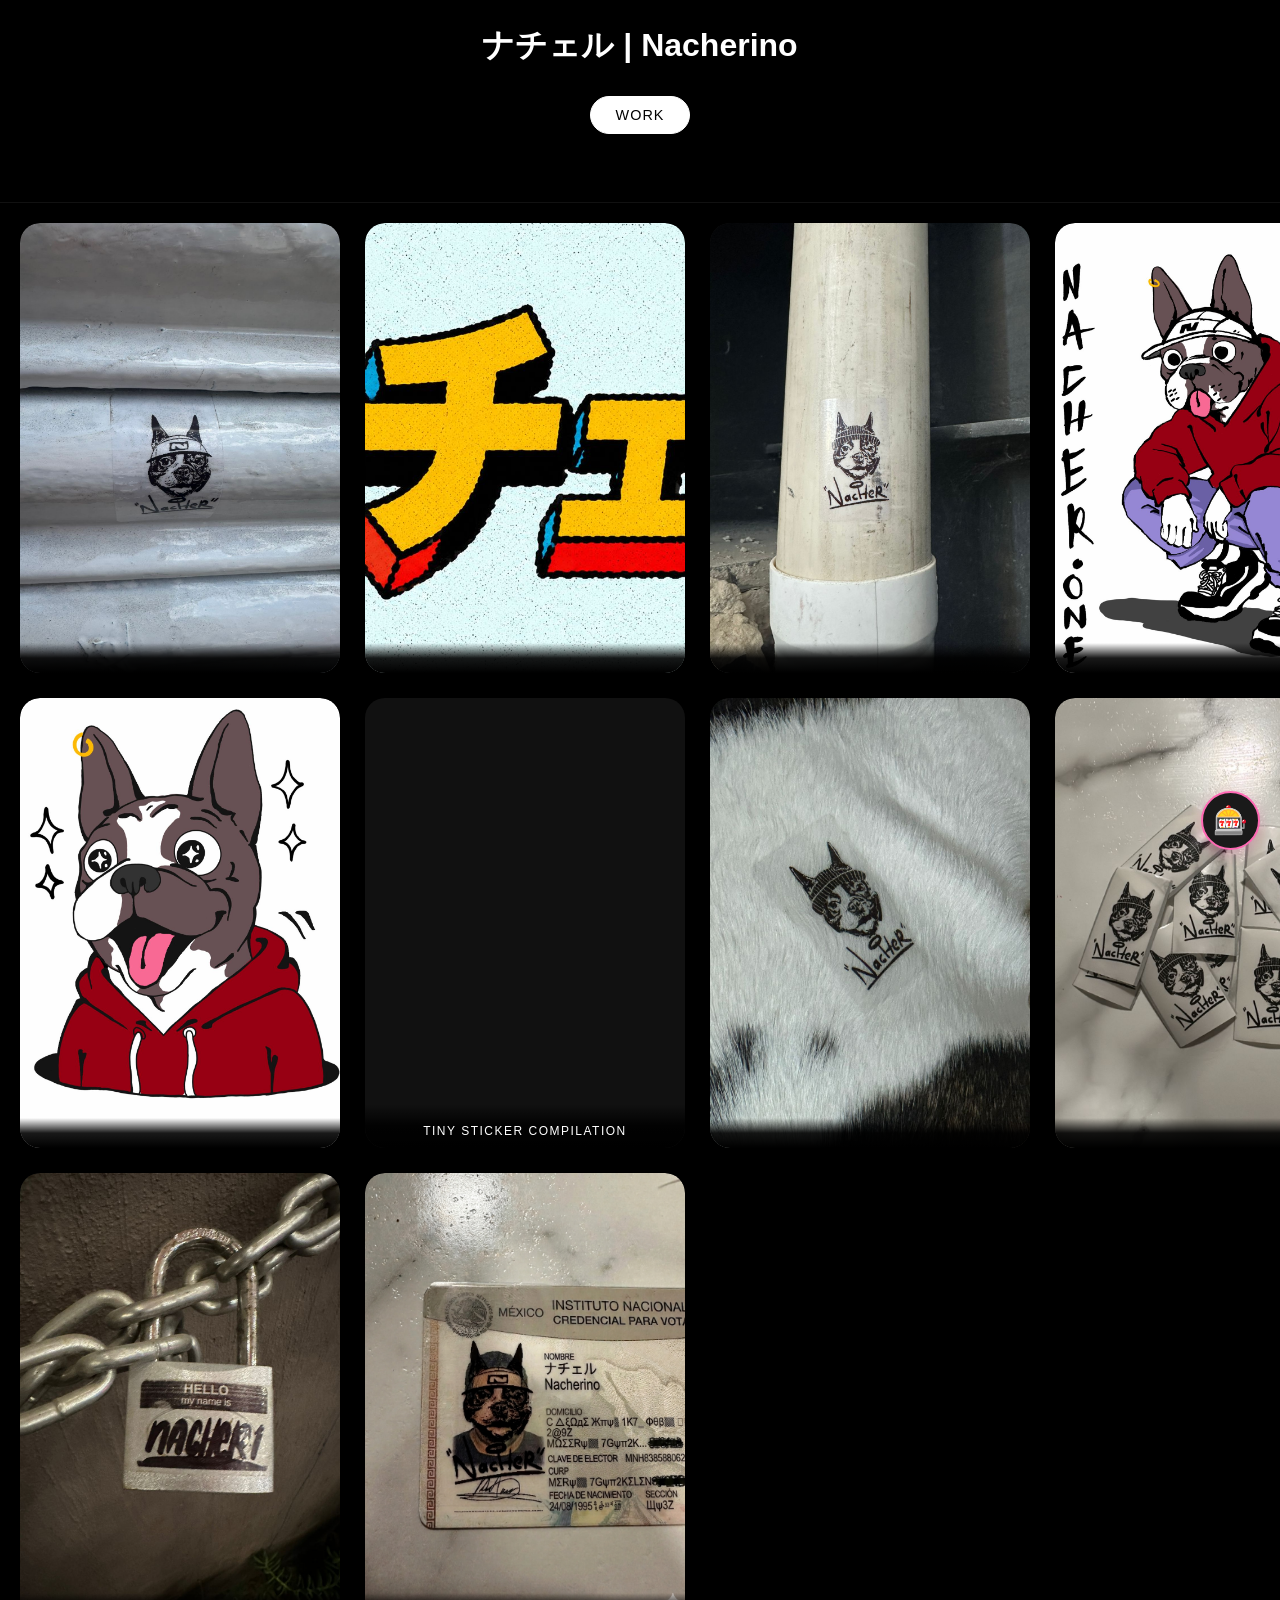
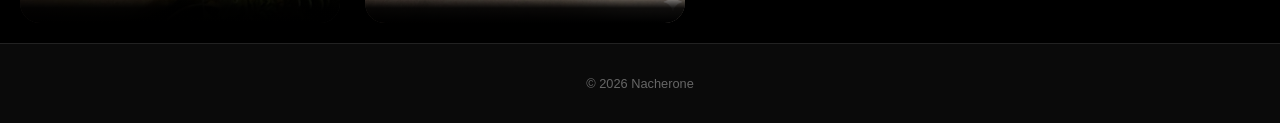
==== commit 110dd2f7: "inicio" ====
--- a/index.html
+++ b/index.html
@@ -5,7 +5,7 @@
     <meta charset="UTF-8">
     <meta name="viewport" content="width=device-width, initial-scale=1.0">
 
-    <title>Áse Tattoo | Estudio de Tatuajes</title>
+    <title>ナチェル | Nacherino</title>
     <meta name="description"
         content="Nacherino mejor conocido como Nacher one en el under , es un graffitero emergente , amante de las perritas , pero solo las francesas.">
 
@@ -51,17 +51,24 @@
     <div id="modal-galeria" class="modal" onclick="cerrarModal()">
         <span class="close">&times;</span>
         <div class="modal-content" onclick="event.stopPropagation()">
-            <div id="modal-body">
+            <div id="modal-media-container">
+                <div id="modal-body"></div>
             </div>
-            <p id="modal-titulo"></p>
+            
+            <div id="modal-info-container">
+                <h2 id="modal-titulo"></h2>
+                <div id="modal-descripcion-wrapper">
+                    <p id="modal-descripcion"></p>
+                </div>
+            </div>
         </div>
     </div>
 
     <div class="fab-container">
         <div class="fab-options">
-            <a href="https://wa.me/525660130952" target="_blank" class="fab-option">WA</a>
-            <a href="https://instagram.com/asee.tattoo" target="_blank" class="fab-option">IG</a>
-            <a href="https://tiktok.com/@yoyogtrrz" target="_blank" class="fab-option">TK</a>
+            <a href="https://wa.me/5631911343" target="_blank" class="fab-option">WA</a>
+            <a href="https://instagram.com/nacher.one" target="_blank" class="fab-option">IG</a>
+            <a href="https://tiktok.com/@nacher.one" target="_blank" class="fab-option">TK</a>
         </div>
         <div class="fab-main" onclick="toggleFab()">
             <span id="fab-icon">🎰</span>
--- a/style.css
+++ b/style.css
@@ -178,37 +178,102 @@
 }
 /* --- 8. MODAL STYLES --- */
 .modal {
-    display: none; /* Oculto por defecto */
+    display: none;
     position: fixed;
-    z-index: 1000;
+    z-index: 2000;
     left: 0;
     top: 0;
     width: 100%;
     height: 100%;
-    background-color: rgba(0, 0, 0, 0.95);
+    background-color: rgba(0, 0, 0, 0.85);
     backdrop-filter: blur(5px);
-    overflow: auto;
+    overflow-y: auto; /* Permite scroll en el fondo si fuera necesario */
 }
 
 .modal-content {
-    margin: auto;
-    display: block;
-    width: 80%;
-    max-width: 600px; /* Tamaño ideal para videos verticales */
-    padding: 40px 0;
-    text-align: center;
+    background-color: #121212; /* Fondo oscuro elegante */
+    margin: 5vh auto;
+    width: 90%;
+    max-width: 900px;
+    border-radius: 12px;
+    border: 1px solid #222;
+    overflow: hidden;
+    display: flex; /* Flexbox para dividir en columnas */
+    flex-direction: row; 
+    box-shadow: 0 10px 30px rgba(0,0,0,0.7);
 }
 
 #modal-body img, #modal-body blockquote {
     width: 100% !important;
-    border-radius: 15px;
+    max-height: 75vh;
+    object-fit: contain;
+    display: block;
+}
+
+#modal-info-container {
+    flex: 1;
+    padding: 2rem;
+    display: flex;
+    flex-direction: column;
+    background-color: #121212;
+    border-left: 1px solid #222;
+    max-height: 75vh; /* Limita la altura total de la tarjeta text */
+}
+
+#modal-media-container {
+    flex: 1.2; /* Toma un poco más de espacio */
+    background-color: #000;
+    display: flex;
+    align-items: center;
+    justify-content: center;
+    min-height: 400px;
 }
 
 #modal-titulo {
+    margin-top: 0;
+    margin-bottom: 1rem;
+    font-size: 1.5rem;
+    color: #fff;
+    font-weight: bold;
+    border-bottom: 1px solid #222;
+    padding-bottom: 0.5rem;
+}
+
+#modal-descripcion-wrapper {
+    flex: 1;
+    overflow-y: auto; /* ¡AQUÍ SE ACTIVA EL SCROLL! */
+    padding-right: 10px;
+}
+
+#modal-descripcion-wrapper::-webkit-scrollbar {
+    width: 6px;
+}
+#modal-descripcion-wrapper::-webkit-scrollbar-thumb {
+    background-color: #333;
+    border-radius: 4px;
+}
+
+#modal-descripcion {
+    margin: 0;
+    font-size: 0.95rem;
+    line-height: 1.6;
     color: #ccc;
-    font-size: 1.2rem;
-    margin-top: 20px;
-    letter-spacing: 1px;
+    white-space: pre-line; /* Clave: Respeta los \n de tu JSON */
+}
+
+.modal .close {
+    position: fixed;
+    top: 20px;
+    right: 30px;
+    color: #fff;
+    font-size: 40px;
+    font-weight: bold;
+    cursor: pointer;
+    z-index: 2001;
+    transition: color 0.2s;
+}
+.modal .close:hover {
+    color: #ff69b4; /* Color de tu diseño */
 }
 
 .close {
@@ -228,7 +293,7 @@
 /* --- 9. MENÚ FLOTANTE (HACIA ARRIBA) --- */
 .fab-container {
     position: fixed;
-    bottom: 20px;
+    bottom: 50px;
     right: 20px;
     display: flex;
     flex-direction: column; /* Apila hacia arriba */
@@ -401,4 +466,55 @@
         text-align: center;
         padding: 10px;
     }
+    .modal-content {
+        flex-direction: column; /* Se apila: multimedia arriba, texto abajo */
+        margin: 2vh auto;
+        width: 95%;
+        max-height: 90vh;
+    }
+    
+    #modal-media-container {
+        min-height: auto;
+        max-height: 45vh;
+    }
+    
+    #modal-body img {
+        max-height: 45vh;
+    }
+
+    #modal-info-container {
+        max-height: 40vh; /* Limita el texto en móvil para que no empuje fuera de pantalla */
+        padding: 1.2rem;
+        border-left: none;
+        border-top: 1px solid #222;
+    }
+    
+    #modal-titulo {
+        font-size: 1.2rem;
+        margin-bottom: 0.5rem;
+    }
+}
+.close {
+    position: fixed; /* Cambiado a fixed para que se quede arriba a la derecha aunque la imagen sea larga */
+    top: 20px;
+    right: 30px;
+    color: #fff;
+    font-size: 40px;
+    font-weight: bold;
+    transition: 0.3s;
+    cursor: pointer;
+    z-index: 3100; /* Asegura que la X esté siempre encima de la foto */
+    background: rgba(0, 0, 0, 0.5); /* Un circulito sutil de fondo para que se vea bien sobre cualquier foto */
+    width: 50px;
+    height: 50px;
+    display: flex;
+    justify-content: center;
+    align-items: center;
+    border-radius: 50%;
+}
+
+.close:hover,
+.close:focus {
+    color: #ff69b4; /* Cambia a tu rosa característico cuando pasan el cursor */
+    transform: scale(1.1);
 }
